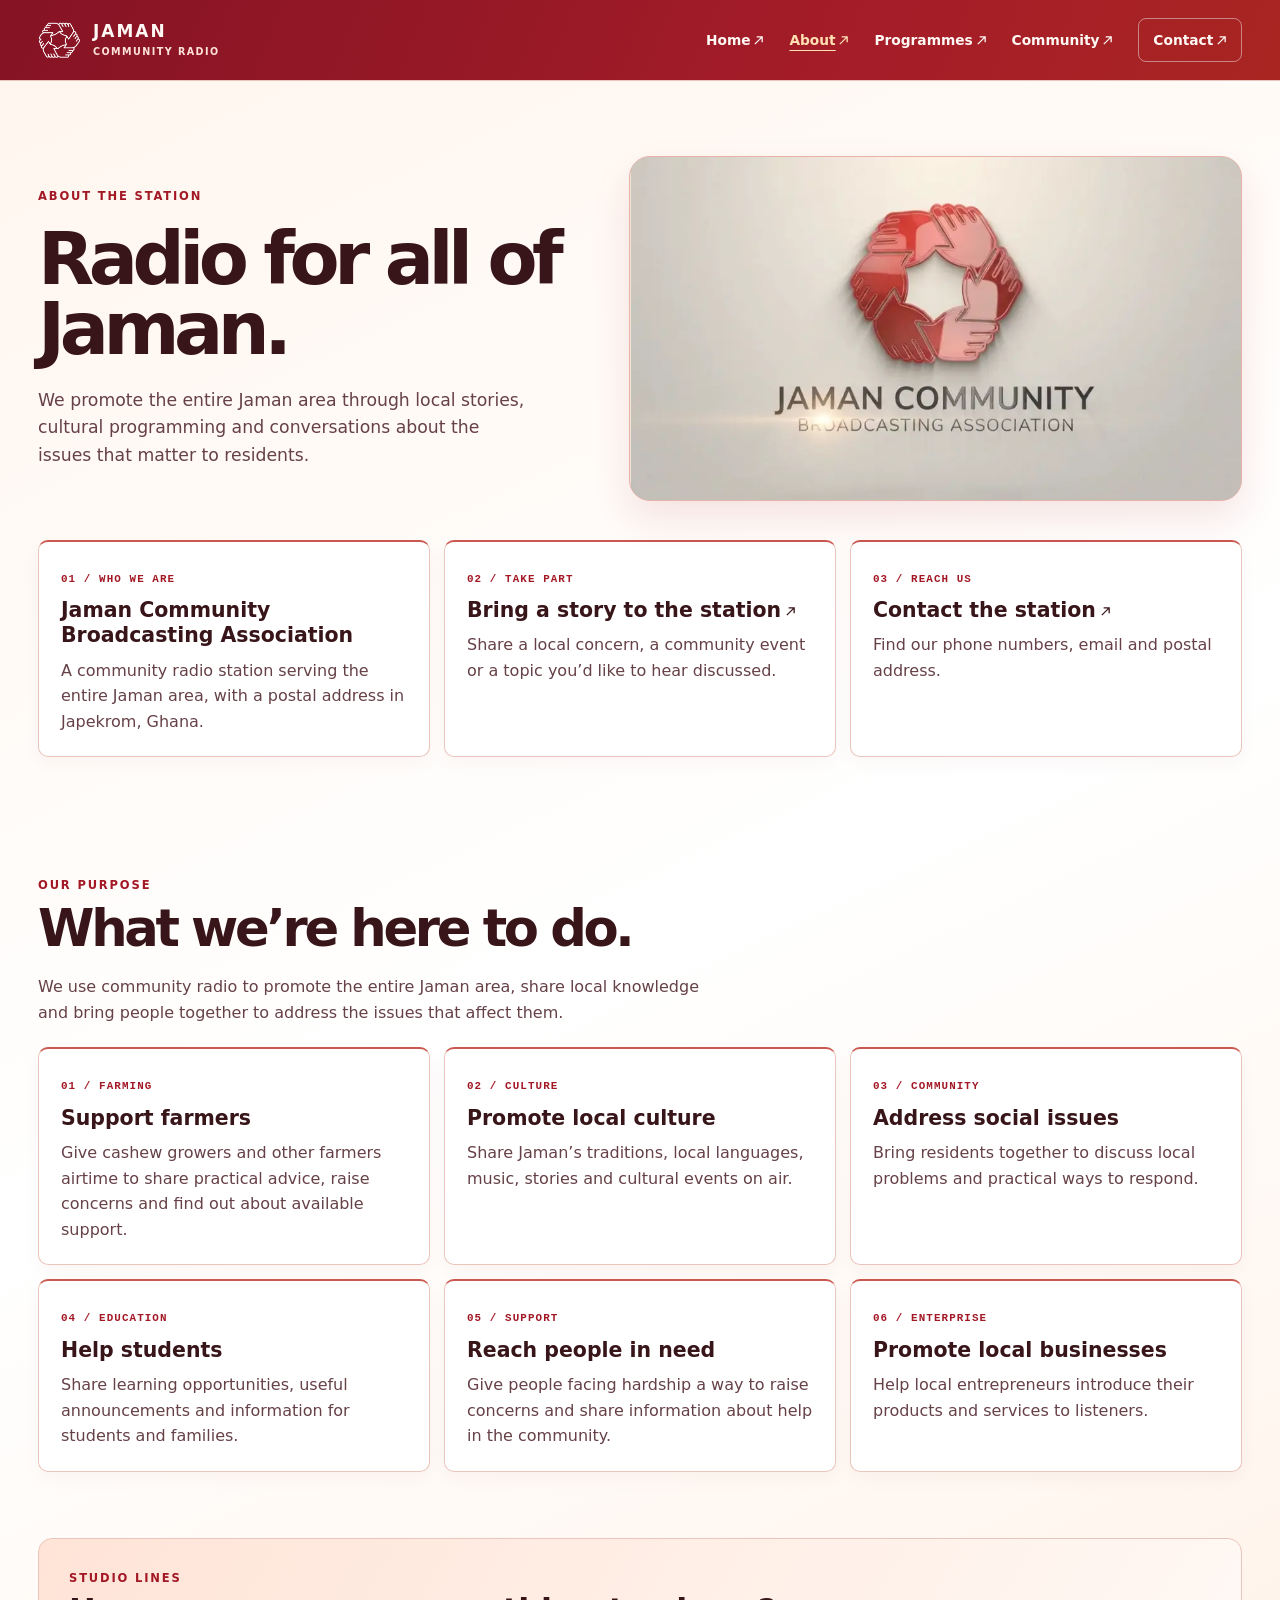
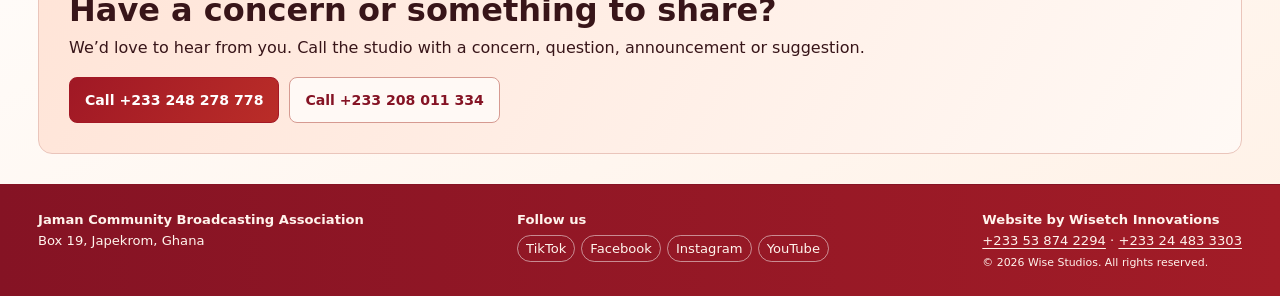
==== about.html @ 2e9841fa "Add files via upload" ====
<!doctype html>
<html lang="en-GH"><head><meta charset="utf-8"><meta name="viewport" content="width=device-width,initial-scale=1"><meta name="description" content="About for Jaman Community Broadcasting Association, serving the entire Jaman area in Ghana."><meta name="theme-color" content="#a31825"><title>About | Jaman Community Broadcasting Association</title><link rel="icon" href="logo.png" type="image/png"><link rel="stylesheet" href="style.css"><script src="background.js" defer></script></head>
<body><a class="skip" href="#main">Skip to content</a><header class="mast"><div class="wrap">
<a class="brand" href="index.html" target="_blank" rel="noopener" aria-label="Jaman Community Radio home (opens in a new tab)"><img src="logo.png" alt=""><span>JAMAN<small>COMMUNITY RADIO</small></span></a>
<nav class="nav" aria-label="Main navigation"><a class="" href="index.html" target="_blank" rel="noopener">Home <span class="sr"> (opens in a new tab)</span><svg class="arrow" viewBox="0 0 12 12" width="11" height="11" aria-hidden="true"><path d="M2 10l8-8M4 2h6v6" fill="none" stroke="currentColor" stroke-width="1.4"/></svg></a><a class="" href="about.html" target="_blank" rel="noopener" aria-current="page">About <span class="sr"> (opens in a new tab)</span><svg class="arrow" viewBox="0 0 12 12" width="11" height="11" aria-hidden="true"><path d="M2 10l8-8M4 2h6v6" fill="none" stroke="currentColor" stroke-width="1.4"/></svg></a><a class="" href="programmes.html" target="_blank" rel="noopener">Programmes <span class="sr"> (opens in a new tab)</span><svg class="arrow" viewBox="0 0 12 12" width="11" height="11" aria-hidden="true"><path d="M2 10l8-8M4 2h6v6" fill="none" stroke="currentColor" stroke-width="1.4"/></svg></a><a class="" href="community.html" target="_blank" rel="noopener">Community <span class="sr"> (opens in a new tab)</span><svg class="arrow" viewBox="0 0 12 12" width="11" height="11" aria-hidden="true"><path d="M2 10l8-8M4 2h6v6" fill="none" stroke="currentColor" stroke-width="1.4"/></svg></a><a class="" href="contact.html" target="_blank" rel="noopener">Contact <span class="sr"> (opens in a new tab)</span><svg class="arrow" viewBox="0 0 12 12" width="11" height="11" aria-hidden="true"><path d="M2 10l8-8M4 2h6v6" fill="none" stroke="currentColor" stroke-width="1.4"/></svg></a></nav></div></header>
<main id="main"><section class="wrap intro"><div class="intro-copy"><div class="eyebrow">About the station</div><h1>Radio for all of Jaman.</h1><p>We promote the entire Jaman area through local stories, cultural programming and conversations about the issues that matter to residents.</p></div><div class="motion-panel">
  <video class="logo-motion" muted loop playsinline preload="none" poster="logo-poster.webp" src="logo-animation.mp4" aria-hidden="true"></video>
</div></section><section class="wrap section subsection"><div class="grid"><article class="card"><small>01 / WHO WE ARE</small><h3>Jaman Community Broadcasting Association</h3><p>A community radio station serving the entire Jaman area, with a postal address in Japekrom, Ghana.</p></article><a class="card" href="community.html" target="_blank" rel="noopener" aria-label="Bring a story to the station (opens in a new tab)"><small>02 / TAKE PART</small><h3>Bring a story to the station<svg class="arrow" viewBox="0 0 12 12" width="11" height="11" aria-hidden="true"><path d="M2 10l8-8M4 2h6v6" fill="none" stroke="currentColor" stroke-width="1.4"/></svg></h3><p>Share a local concern, a community event or a topic you’d like to hear discussed.</p></a><a class="card" href="contact.html" target="_blank" rel="noopener" aria-label="Contact the station (opens in a new tab)"><small>03 / REACH US</small><h3>Contact the station<svg class="arrow" viewBox="0 0 12 12" width="11" height="11" aria-hidden="true"><path d="M2 10l8-8M4 2h6v6" fill="none" stroke="currentColor" stroke-width="1.4"/></svg></h3><p>Find our phone numbers, email and postal address.</p></a></div></section><section class="wrap section mission" aria-labelledby="mission-title">
<div class="eyebrow">Our purpose</div><h2 id="mission-title">What we’re here to do.</h2>
<p>We use community radio to promote the entire Jaman area, share local knowledge and bring people together to address the issues that affect them.</p>
<div class="grid">
<article class="card"><small>01 / FARMING</small><h3>Support farmers</h3><p>Give cashew growers and other farmers airtime to share practical advice, raise concerns and find out about available support.</p></article>
<article class="card"><small>02 / CULTURE</small><h3>Promote local culture</h3><p>Share Jaman’s traditions, local languages, music, stories and cultural events on air.</p></article>
<article class="card"><small>03 / COMMUNITY</small><h3>Address social issues</h3><p>Bring residents together to discuss local problems and practical ways to respond.</p></article>
<article class="card"><small>04 / EDUCATION</small><h3>Help students</h3><p>Share learning opportunities, useful announcements and information for students and families.</p></article>
<article class="card"><small>05 / SUPPORT</small><h3>Reach people in need</h3><p>Give people facing hardship a way to raise concerns and share information about help in the community.</p></article>
<article class="card"><small>06 / ENTERPRISE</small><h3>Promote local businesses</h3><p>Help local entrepreneurs introduce their products and services to listeners.</p></article>
</div></section><section class="wrap studio-help" aria-labelledby="studio-help-title">
  <div><div class="eyebrow">Studio lines</div><h2 id="studio-help-title">Have a concern or something to share?</h2><p>We’d love to hear from you. Call the studio with a concern, question, announcement or suggestion.</p></div>
  <div class="actions"><a class="btn primary" href="tel:+233248278778">Call +233 248 278 778</a><a class="btn" href="tel:+233208011334">Call +233 208 011 334</a></div>
</section></main>
<footer class="foot"><div class="wrap">
  <div><strong>Jaman Community Broadcasting Association</strong><br>Box 19, Japekrom, Ghana</div>
  <div class="social"><strong>Follow us</strong><ul aria-label="Social platforms"><li>TikTok</li><li>Facebook</li><li>Instagram</li><li>YouTube</li></ul></div>
  <div class="credit"><strong>Website by Wisetch Innovations</strong><br><a href="tel:+233538742294">+233 53 874 2294</a> <span aria-hidden="true">·</span> <a href="tel:+233244833303">+233 24 483 3303</a><br><small>© 2026 Wise Studios. All rights reserved.</small></div>
</div></footer>
</body></html>
---- style.css ----
:root {
  color-scheme: dark;
  --base: #111019;
  --surface: #1b1925;
  --line: #373342;
  --text: #fff7ed;
  --muted: #c6becb;
  --coral: #ff786b;
  --gold: #ffc582;
}
* { box-sizing: border-box; }
body { margin: 0; background: var(--base); color: var(--text); font: 16px/1.6 system-ui, sans-serif; }
a { color: inherit; text-decoration: none; }
a:focus-visible { outline: 3px solid var(--gold); outline-offset: 5px; }
.wrap { width: min(1220px, calc(100% - 76px)); margin-inline: auto; }
.mast { border-bottom: 1px solid var(--line); background: #13121c; }
.mast .wrap { display: flex; align-items: center; justify-content: space-between; gap: 18px; min-height: 80px; }
.brand { display: flex; align-items: center; gap: 12px; font-size: 1.06rem; font-weight: 900; letter-spacing: .12em; line-height: 1.1; }
.brand img { width: 43px; }
.brand small { display: block; margin-top: 6px; color: var(--muted); font-size: .6rem; letter-spacing: .15em; }
.nav { display: flex; align-items: center; flex-wrap: wrap; gap: 10px 25px; font-size: .86rem; font-weight: 720; }
.nav a:hover, .nav a[aria-current] { color: var(--coral); }
.nav a:last-child { padding: 8px 14px; border: 1px solid var(--line); border-radius: 8px; }
.hero { display: grid; grid-template-columns: minmax(0,.88fr) minmax(0,1.12fr); align-items: center; gap: 45px; padding-block: 62px; }
.eyebrow { color: var(--gold); font-size: .72rem; font-weight: 850; letter-spacing: .16em; text-transform: uppercase; }
.dot { display: inline-block; width: 8px; height: 8px; margin-right: 8px; border-radius: 50%; background: var(--coral); }
h1, h2, h3, p { margin: 0; }
h1 { font-size: clamp(3.25rem, 7vw, 7rem); font-weight: 900; letter-spacing: -.075em; line-height: .96; margin-block: 18px 23px; }
h1 span { color: var(--coral); }
.hero p, .intro p, .card p { color: var(--muted); }
.hero p, .intro p { max-width: 45ch; font-size: 1.08rem; }
.actions { display: flex; flex-wrap: wrap; gap: 10px; margin-top: 28px; }
.btn { display: inline-flex; align-items: center; gap: 8px; padding: 11px 15px; border: 1px solid var(--line); border-radius: 8px; font-size: .88rem; font-weight: 800; }
.btn.primary { background: var(--coral); color: #251419; border-color: var(--coral); }
.btn:hover { border-color: var(--coral); filter: brightness(1.12); }
.studio { margin: 0; overflow: hidden; border: 1px solid #65505a; border-radius: 14px; background: #211a24; box-shadow: 0 22px 60px #0005; }
.studio img { display: block; width: 100%; height: auto; aspect-ratio: 1.35; object-fit: cover; object-position: 70% center; }
.studio figcaption { display: flex; align-items: center; gap: 11px; padding: 11px 15px; color: var(--gold); font: 700 .63rem/1.4 ui-monospace, monospace; letter-spacing: .12em; }
.studio figcaption span:last-child { margin-left: auto; color: var(--muted); }
.meter { width: 20px; height: 10px; background: repeating-linear-gradient(90deg,var(--coral) 0 2px,transparent 2px 4px); clip-path: polygon(0 40%,20% 40%,20% 15%,40% 15%,40% 0,60% 0,60% 30%,80% 30%,80% 55%,100% 55%,100% 100%,0 100%); }
.band { background: #231923; border-block: 1px solid #48313d; }
.band .wrap { display: flex; flex-wrap: wrap; justify-content: space-between; gap: 12px; padding-block: 14px; color: #e9c8bf; font: 700 .72rem/1.4 ui-monospace, monospace; letter-spacing: .12em; text-transform: uppercase; }
.band b { color: var(--coral); }
.section { padding-block: 53px 66px; }
.section h2 { margin: 8px 0 20px; font-size: clamp(2.15rem,4vw,3.7rem); line-height: 1; letter-spacing: -.065em; }
.grid { display: grid; grid-template-columns: repeat(3,minmax(0,1fr)); gap: 14px; }
.card { display: block; padding: 22px; border: 1px solid var(--line); border-top: 2px solid #74464c; border-radius: 10px; background: var(--surface); overflow-wrap: anywhere; }
.card[href]:hover { border-color: var(--coral); }
.card small { color: var(--gold); font: 750 .68rem/1.4 ui-monospace, monospace; letter-spacing: .1em; }
.card h3 { font-size: 1.28rem; line-height: 1.23; margin: 9px 0; }
.intro { padding-block: 75px 25px; }
.intro h1 { font-size: clamp(3rem,7vw,6rem); max-width: 14ch; }
.subsection { padding-top: 14px; }
.textlink { display: block; margin-top: 7px; color: var(--gold); text-decoration: underline; text-underline-offset: 4px; }
.foot { border-top: 1px solid var(--line); background: #15141e; }
.foot .wrap { display: flex; flex-wrap: wrap; justify-content: space-between; gap: 12px; padding-block: 24px; color: var(--muted); font-size: .82rem; }
.foot strong { color: var(--text); }
.skip { position: absolute; left: 10px; top: -100px; padding: 8px; background: var(--gold); color: var(--base); z-index: 2; }
.skip:focus { top: 8px; }
.sr { position: absolute; width: 1px; height: 1px; padding: 0; margin: -1px; overflow: hidden; clip-path: inset(50%); white-space: nowrap; }
.arrow { display: inline-block; margin-left: .2em; vertical-align: baseline; }
@media (max-width: 900px) {
  .wrap { width: calc(100% - 48px); }
  .hero { gap: 24px; }
  .nav { gap: 10px 15px; }
}
@media (max-width: 690px) {
  .wrap { width: calc(100% - 32px); }
  .mast .wrap { align-items: flex-start; flex-direction: column; gap: 12px; padding-block: 14px; }
  .nav { gap: 8px 12px; font-size: .79rem; }
  .nav a:last-child { padding: 3px 7px; }
  .hero { grid-template-columns: 1fr; padding-block: 39px; }
  .studio img { aspect-ratio: 1.6; }
  .band .wrap { justify-content: flex-start; }
  .grid { grid-template-columns: 1fr; }
  .section { padding-block: 38px; }
  .intro { padding-top: 43px; }
}

/* Paprika red, cream and tomato gradients. */
:root {
  color-scheme: light;
  --base: #fff8f1;
  --surface: #fff;
  --line: #eac5bb;
  --text: #381519;
  --muted: #664147;
  --coral: #a31825;
  --gold: #a31825;
}
body { background: linear-gradient(155deg, #fff5ed, #fff 50%, #fff1e6); }
.mast { background: linear-gradient(112deg, #851324, #a51d28 68%, #a82522); color: #fff8f4; }
.mast .brand small { color: #ffe2da; }
.mast .nav a { min-height: 44px; display: inline-flex; align-items: center; }
.mast .nav a:last-child { border-color: #ffffff70; }
.mast .nav a:hover, .mast .nav a[aria-current] { color: #ffe0b3; text-decoration: underline; text-underline-offset: 5px; }
.mast a:focus-visible { outline-color: #fff4d8; }
.hero, .intro { display: grid; grid-template-columns: minmax(0,.94fr) minmax(0,1.06fr); align-items: center; gap: clamp(20px,4vw,48px); }
.hero h1 { font-size: clamp(3rem,6.7vw,6.5rem); }
.intro h1 { font-size: clamp(2.7rem,5.7vw,5rem); }
.motion-panel { position: relative; aspect-ratio: 16/9; min-width: 0; isolation: isolate; overflow: hidden; border-radius: 21px; border: 1px solid #e6b3a8; background: #f2e4d7 url('logo-poster.webp') center / contain no-repeat; box-shadow: 0 18px 38px #a318251c; }
.logo-motion { position: absolute; inset: 0; width: 100%; height: 100%; object-fit: contain; }
.btn { min-height: 46px; color: #851324; background: #fff9f5; border-color: #d69a91; }
.btn.primary { color: #fff; background: linear-gradient(125deg, #a01825, #ba2d28); }
.band { background: linear-gradient(90deg, #ffe5d7, #fff1e9); border-color: var(--line); }
.band .wrap { color: #761a25; }
.card { border-top-color: #ca584f; box-shadow: 0 7px 18px #68141909; }
.mission > p { max-width: 65ch; color: var(--muted); margin-bottom: 22px; }
.studio-section { display: grid; grid-template-columns: minmax(0,1fr) minmax(0,1fr); align-items: center; gap: 28px; padding-top: 0; }
.studio { background: #fff; border-color: var(--line); box-shadow: 0 14px 28px #68141916; }
.studio img { aspect-ratio: 1.85; }
.studio-section p { color: var(--muted); margin-bottom: 16px; }
.foot { background: linear-gradient(90deg, #851324, #a21c27); border-color: #851324; }
.foot .wrap, .foot strong { color: #fff3ec; }
.skip { color: #fff; }
@media (max-width: 690px) {
  .hero, .intro, .studio-section { grid-template-columns: minmax(0,1fr); }
  .hero, .intro { padding-top: 27px; }
  .hero h1 { font-size: clamp(2.75rem,11vw,4.8rem); }
  .mast .wrap { gap: 5px; padding-bottom: 8px; }
  .mast .nav { gap: 0 11px; }
  .motion-panel { border-radius: 14px; }
  .studio-section { padding-top: 0; }
  .textlink { display: flex; align-items: center; min-height: 44px; }
}

.welcome { background: #fff1e6; border-bottom: 1px solid var(--line); }
.welcome .wrap { display: flex; align-items: center; gap: 20px; padding-block: 6px; }
.studio-help { display: flex; flex-wrap: wrap; justify-content: space-between; align-items: center; gap: 16px; margin-bottom: 30px; padding: clamp(16px,4vw,30px); border-radius: 14px; border: 1px solid var(--line); background: linear-gradient(120deg,#ffe4d7,#fff9f5); }
.studio-help h2 { font-size: clamp(1.35rem,4vw,2rem); line-height: 1.18; margin-block: 5px; }
.studio-help .actions { margin-top: 0; }
.foot ul { display: flex; flex-wrap: wrap; gap: 6px; list-style: none; margin: 5px 0; padding: 0; }
.foot li { padding: 2px 8px; border-radius: 20px; border: 1px solid #ffffff80; }
.credit a { display: inline-block; text-decoration: underline; text-underline-offset: 3px; }
@media (max-width: 690px) {
  .welcome .wrap { display: block; padding-top: 8px; }
  .foot .wrap { display: grid; gap: 17px; }
  .credit a { min-height: 44px; display: inline-flex; align-items: center; }
}

.welcome-banner {
  background: linear-gradient(115deg, #851324, #a81d2b 62%, #b13327);
  color: #fff8f2;
}
.welcome-banner .wrap { display: block; padding-block: 16px; }
.welcome-kicker { color: #ffe2c5; font-size: .66rem; font-weight: 850; letter-spacing: .14em; text-transform: uppercase; }
.welcome-copy h2 { font-size: clamp(1.3rem, 3.4vw, 2rem); line-height: 1.14; margin-block: 3px 5px; }
.welcome-copy p:last-child { color: #fff0e9; font-size: .86rem; }
.welcome-ticker { overflow: hidden; container-type: inline-size; }
.welcome-ticker:focus-visible { outline: 2px solid #fff4d8; outline-offset: 3px; }
.welcome-track { display: flex; width: max-content; animation: welcome-scroll-left 45s linear infinite; }
.welcome-track > span { flex: none; min-inline-size: 100cqi; padding-inline-end: 3rem; white-space: nowrap; }
.welcome-ticker:hover .welcome-track, .welcome-ticker:focus .welcome-track { animation-play-state: paused; }
@keyframes welcome-scroll-left {
  from { transform: translateX(0); }
  to { transform: translateX(-50%); }
}
@media (prefers-reduced-motion: reduce) {
  .welcome-track { display: block; width: auto; animation: none; }
  .welcome-track > span { padding: 0; white-space: normal; }
  .welcome-track > [aria-hidden="true"] { display: none; }
}

.welcome-track b { padding-inline: .7em; color: #ffe2c5; font-size: .68em; vertical-align: .1em; }
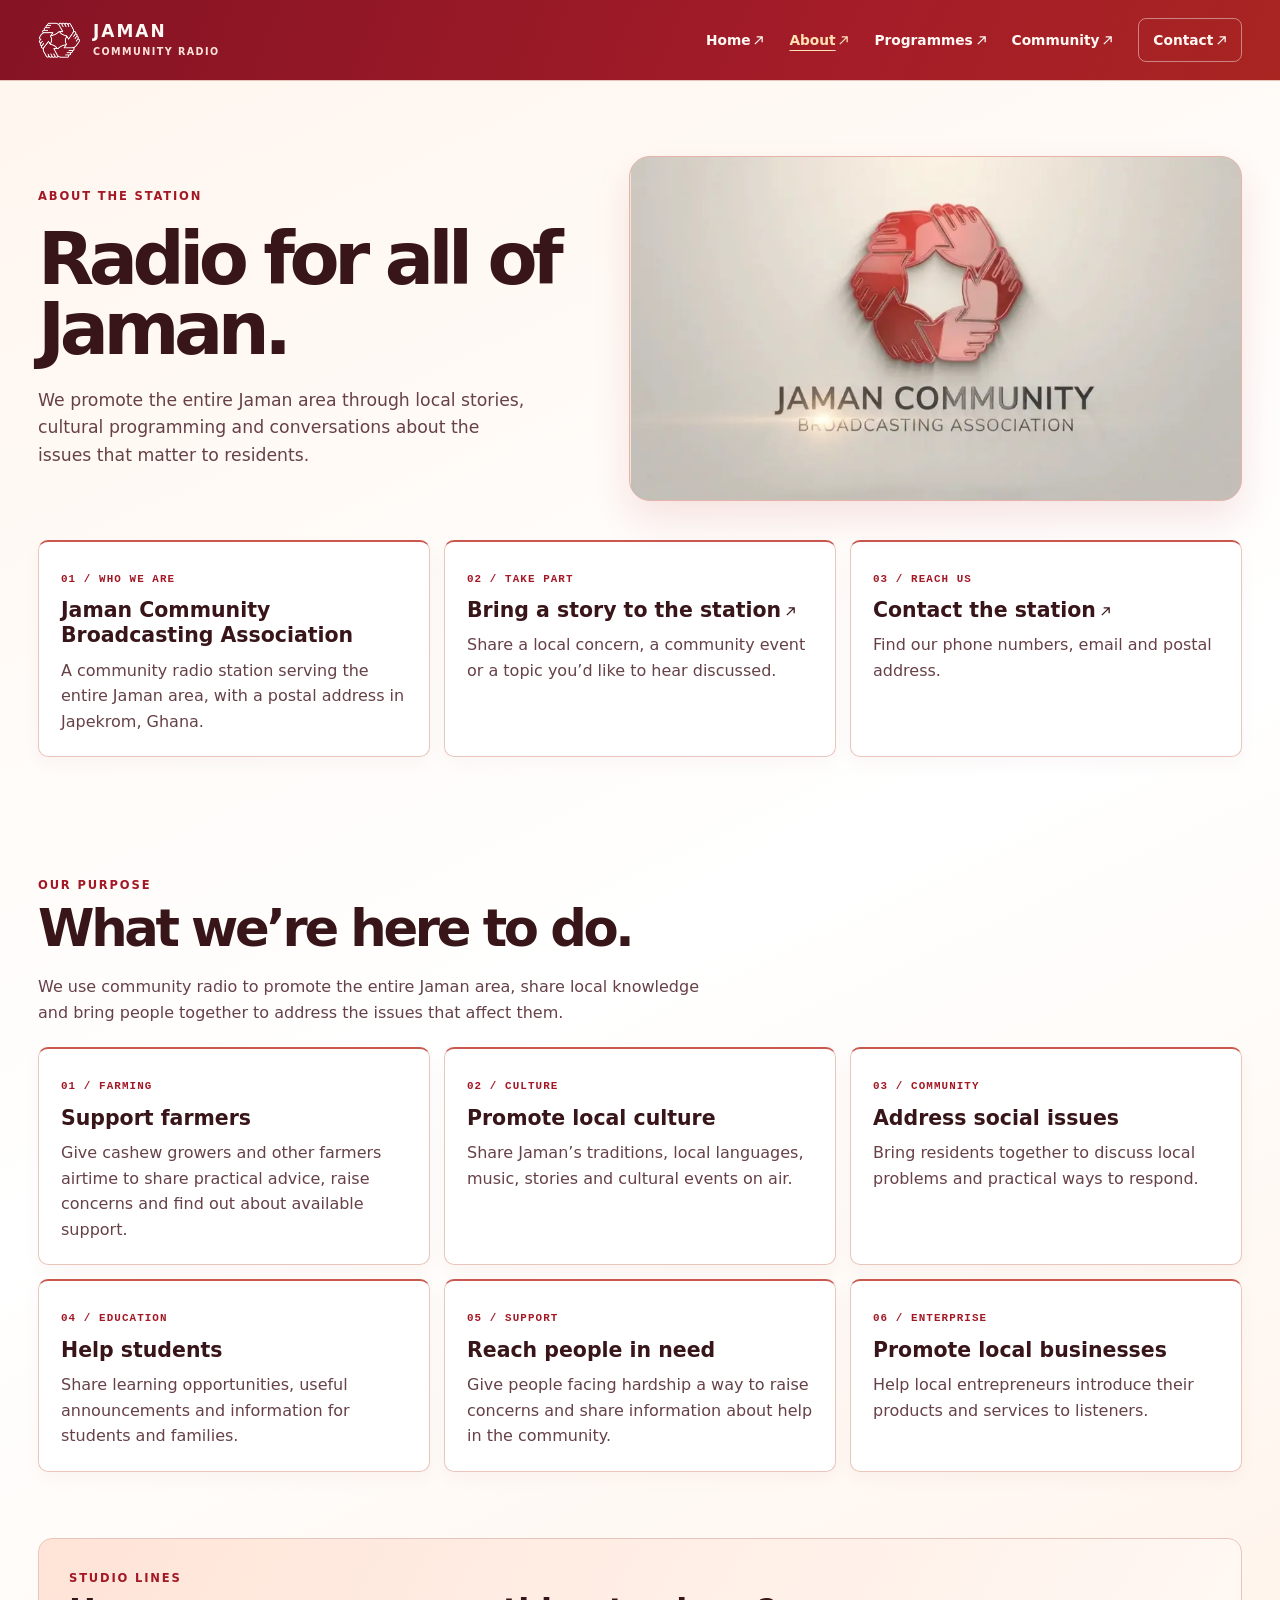
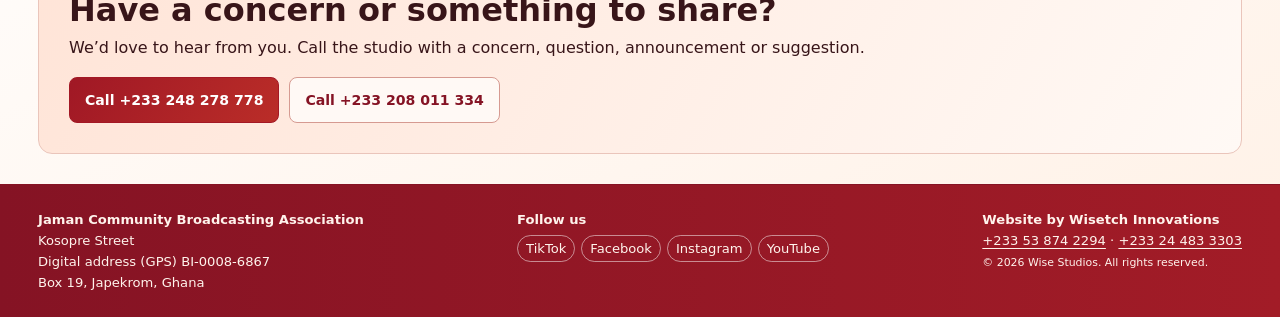
==== commit 00a2700c: "Add files via upload" ====
--- a/about.html
+++ b/about.html
@@ -2,7 +2,10 @@
 <html lang="en-GH"><head><meta charset="utf-8"><meta name="viewport" content="width=device-width,initial-scale=1"><meta name="description" content="About for Jaman Community Broadcasting Association, serving the entire Jaman area in Ghana."><meta name="theme-color" content="#a31825"><title>About | Jaman Community Broadcasting Association</title><link rel="icon" href="logo.png" type="image/png"><link rel="stylesheet" href="style.css"><script src="background.js" defer></script></head>
 <body><a class="skip" href="#main">Skip to content</a><header class="mast"><div class="wrap">
 <a class="brand" href="index.html" target="_blank" rel="noopener" aria-label="Jaman Community Radio home (opens in a new tab)"><img src="logo.png" alt=""><span>JAMAN<small>COMMUNITY RADIO</small></span></a>
-<nav class="nav" aria-label="Main navigation"><a class="" href="index.html" target="_blank" rel="noopener">Home <span class="sr"> (opens in a new tab)</span><svg class="arrow" viewBox="0 0 12 12" width="11" height="11" aria-hidden="true"><path d="M2 10l8-8M4 2h6v6" fill="none" stroke="currentColor" stroke-width="1.4"/></svg></a><a class="" href="about.html" target="_blank" rel="noopener" aria-current="page">About <span class="sr"> (opens in a new tab)</span><svg class="arrow" viewBox="0 0 12 12" width="11" height="11" aria-hidden="true"><path d="M2 10l8-8M4 2h6v6" fill="none" stroke="currentColor" stroke-width="1.4"/></svg></a><a class="" href="programmes.html" target="_blank" rel="noopener">Programmes <span class="sr"> (opens in a new tab)</span><svg class="arrow" viewBox="0 0 12 12" width="11" height="11" aria-hidden="true"><path d="M2 10l8-8M4 2h6v6" fill="none" stroke="currentColor" stroke-width="1.4"/></svg></a><a class="" href="community.html" target="_blank" rel="noopener">Community <span class="sr"> (opens in a new tab)</span><svg class="arrow" viewBox="0 0 12 12" width="11" height="11" aria-hidden="true"><path d="M2 10l8-8M4 2h6v6" fill="none" stroke="currentColor" stroke-width="1.4"/></svg></a><a class="" href="contact.html" target="_blank" rel="noopener">Contact <span class="sr"> (opens in a new tab)</span><svg class="arrow" viewBox="0 0 12 12" width="11" height="11" aria-hidden="true"><path d="M2 10l8-8M4 2h6v6" fill="none" stroke="currentColor" stroke-width="1.4"/></svg></a></nav></div></header>
+<button class="menu-toggle" type="button" aria-controls="main-nav" aria-expanded="false" aria-label="Open menu" hidden>
+  <svg width="23" height="23" viewBox="0 0 24 24" aria-hidden="true" fill="none" stroke="currentColor" stroke-width="2" stroke-linecap="round"><path class="menu-bars" d="M4 6h16M4 12h16M4 18h16"/><path class="menu-cross" d="m6 6 12 12M18 6 6 18"/></svg>
+</button>
+<nav id="main-nav" class="nav" aria-label="Main navigation"><a class="" href="index.html" target="_blank" rel="noopener">Home <span class="sr"> (opens in a new tab)</span><svg class="arrow" viewBox="0 0 12 12" width="11" height="11" aria-hidden="true"><path d="M2 10l8-8M4 2h6v6" fill="none" stroke="currentColor" stroke-width="1.4"/></svg></a><a class="" href="about.html" target="_blank" rel="noopener" aria-current="page">About <span class="sr"> (opens in a new tab)</span><svg class="arrow" viewBox="0 0 12 12" width="11" height="11" aria-hidden="true"><path d="M2 10l8-8M4 2h6v6" fill="none" stroke="currentColor" stroke-width="1.4"/></svg></a><a class="" href="programmes.html" target="_blank" rel="noopener">Programmes <span class="sr"> (opens in a new tab)</span><svg class="arrow" viewBox="0 0 12 12" width="11" height="11" aria-hidden="true"><path d="M2 10l8-8M4 2h6v6" fill="none" stroke="currentColor" stroke-width="1.4"/></svg></a><a class="" href="community.html" target="_blank" rel="noopener">Community <span class="sr"> (opens in a new tab)</span><svg class="arrow" viewBox="0 0 12 12" width="11" height="11" aria-hidden="true"><path d="M2 10l8-8M4 2h6v6" fill="none" stroke="currentColor" stroke-width="1.4"/></svg></a><a class="" href="contact.html" target="_blank" rel="noopener">Contact <span class="sr"> (opens in a new tab)</span><svg class="arrow" viewBox="0 0 12 12" width="11" height="11" aria-hidden="true"><path d="M2 10l8-8M4 2h6v6" fill="none" stroke="currentColor" stroke-width="1.4"/></svg></a></nav></div></header>
 <main id="main"><section class="wrap intro"><div class="intro-copy"><div class="eyebrow">About the station</div><h1>Radio for all of Jaman.</h1><p>We promote the entire Jaman area through local stories, cultural programming and conversations about the issues that matter to residents.</p></div><div class="motion-panel">
   <video class="logo-motion" muted loop playsinline preload="none" poster="logo-poster.webp" src="logo-animation.mp4" aria-hidden="true"></video>
 </div></section><section class="wrap section subsection"><div class="grid"><article class="card"><small>01 / WHO WE ARE</small><h3>Jaman Community Broadcasting Association</h3><p>A community radio station serving the entire Jaman area, with a postal address in Japekrom, Ghana.</p></article><a class="card" href="community.html" target="_blank" rel="noopener" aria-label="Bring a story to the station (opens in a new tab)"><small>02 / TAKE PART</small><h3>Bring a story to the station<svg class="arrow" viewBox="0 0 12 12" width="11" height="11" aria-hidden="true"><path d="M2 10l8-8M4 2h6v6" fill="none" stroke="currentColor" stroke-width="1.4"/></svg></h3><p>Share a local concern, a community event or a topic you’d like to hear discussed.</p></a><a class="card" href="contact.html" target="_blank" rel="noopener" aria-label="Contact the station (opens in a new tab)"><small>03 / REACH US</small><h3>Contact the station<svg class="arrow" viewBox="0 0 12 12" width="11" height="11" aria-hidden="true"><path d="M2 10l8-8M4 2h6v6" fill="none" stroke="currentColor" stroke-width="1.4"/></svg></h3><p>Find our phone numbers, email and postal address.</p></a></div></section><section class="wrap section mission" aria-labelledby="mission-title">
@@ -20,7 +23,7 @@
   <div class="actions"><a class="btn primary" href="tel:+233248278778">Call +233 248 278 778</a><a class="btn" href="tel:+233208011334">Call +233 208 011 334</a></div>
 </section></main>
 <footer class="foot"><div class="wrap">
-  <div><strong>Jaman Community Broadcasting Association</strong><br>Box 19, Japekrom, Ghana</div>
+  <div><strong>Jaman Community Broadcasting Association</strong><br>Kosopre Street<br>Digital address (GPS) BI-0008-6867<br>Box 19, Japekrom, Ghana</div>
   <div class="social"><strong>Follow us</strong><ul aria-label="Social platforms"><li>TikTok</li><li>Facebook</li><li>Instagram</li><li>YouTube</li></ul></div>
   <div class="credit"><strong>Website by Wisetch Innovations</strong><br><a href="tel:+233538742294">+233 53 874 2294</a> <span aria-hidden="true">·</span> <a href="tel:+233244833303">+233 24 483 3303</a><br><small>© 2026 Wise Studios. All rights reserved.</small></div>
 </div></footer>
--- a/style.css
+++ b/style.css
@@ -162,3 +162,17 @@
 }
 
 .welcome-track b { padding-inline: .7em; color: #ffe2c5; font-size: .68em; vertical-align: .1em; }
+
+.menu-toggle { display: none; }
+@media (max-width: 690px) {
+  .mast .wrap { display: grid; grid-template-columns: minmax(0, 1fr) auto; align-items: center; gap: 0 12px; min-height: 0; padding-block: 13px; }
+  .mast .nav { grid-column: 1 / -1; display: grid; gap: 4px; margin-top: 12px; padding: 6px; border: 1px solid #ffffff55; border-radius: 12px; background: #680d22; }
+  .mast .nav a { justify-content: space-between; min-height: 46px; padding: 9px 12px; border: 0; border-radius: 7px; font-size: .92rem; }
+  .mast .nav a[aria-current="page"] { background: #ffffff20; }
+  .mast .nav a:hover { background: #ffffff18; }
+  .menu-toggle:not([hidden]) { display: grid; place-items: center; width: 46px; height: 46px; padding: 0; border: 1px solid #ffffff80; border-radius: 10px; background: #ffffff17; color: #fff; cursor: pointer; }
+  .menu-toggle:focus-visible { outline: 2px solid #fff4d8; outline-offset: 3px; }
+  .menu-cross, .menu-toggle[aria-expanded="true"] .menu-bars { display: none; }
+  .menu-toggle[aria-expanded="true"] .menu-cross { display: inline; }
+  .menu-toggle:not([hidden])[aria-expanded="false"] + .nav { display: none; }
+}
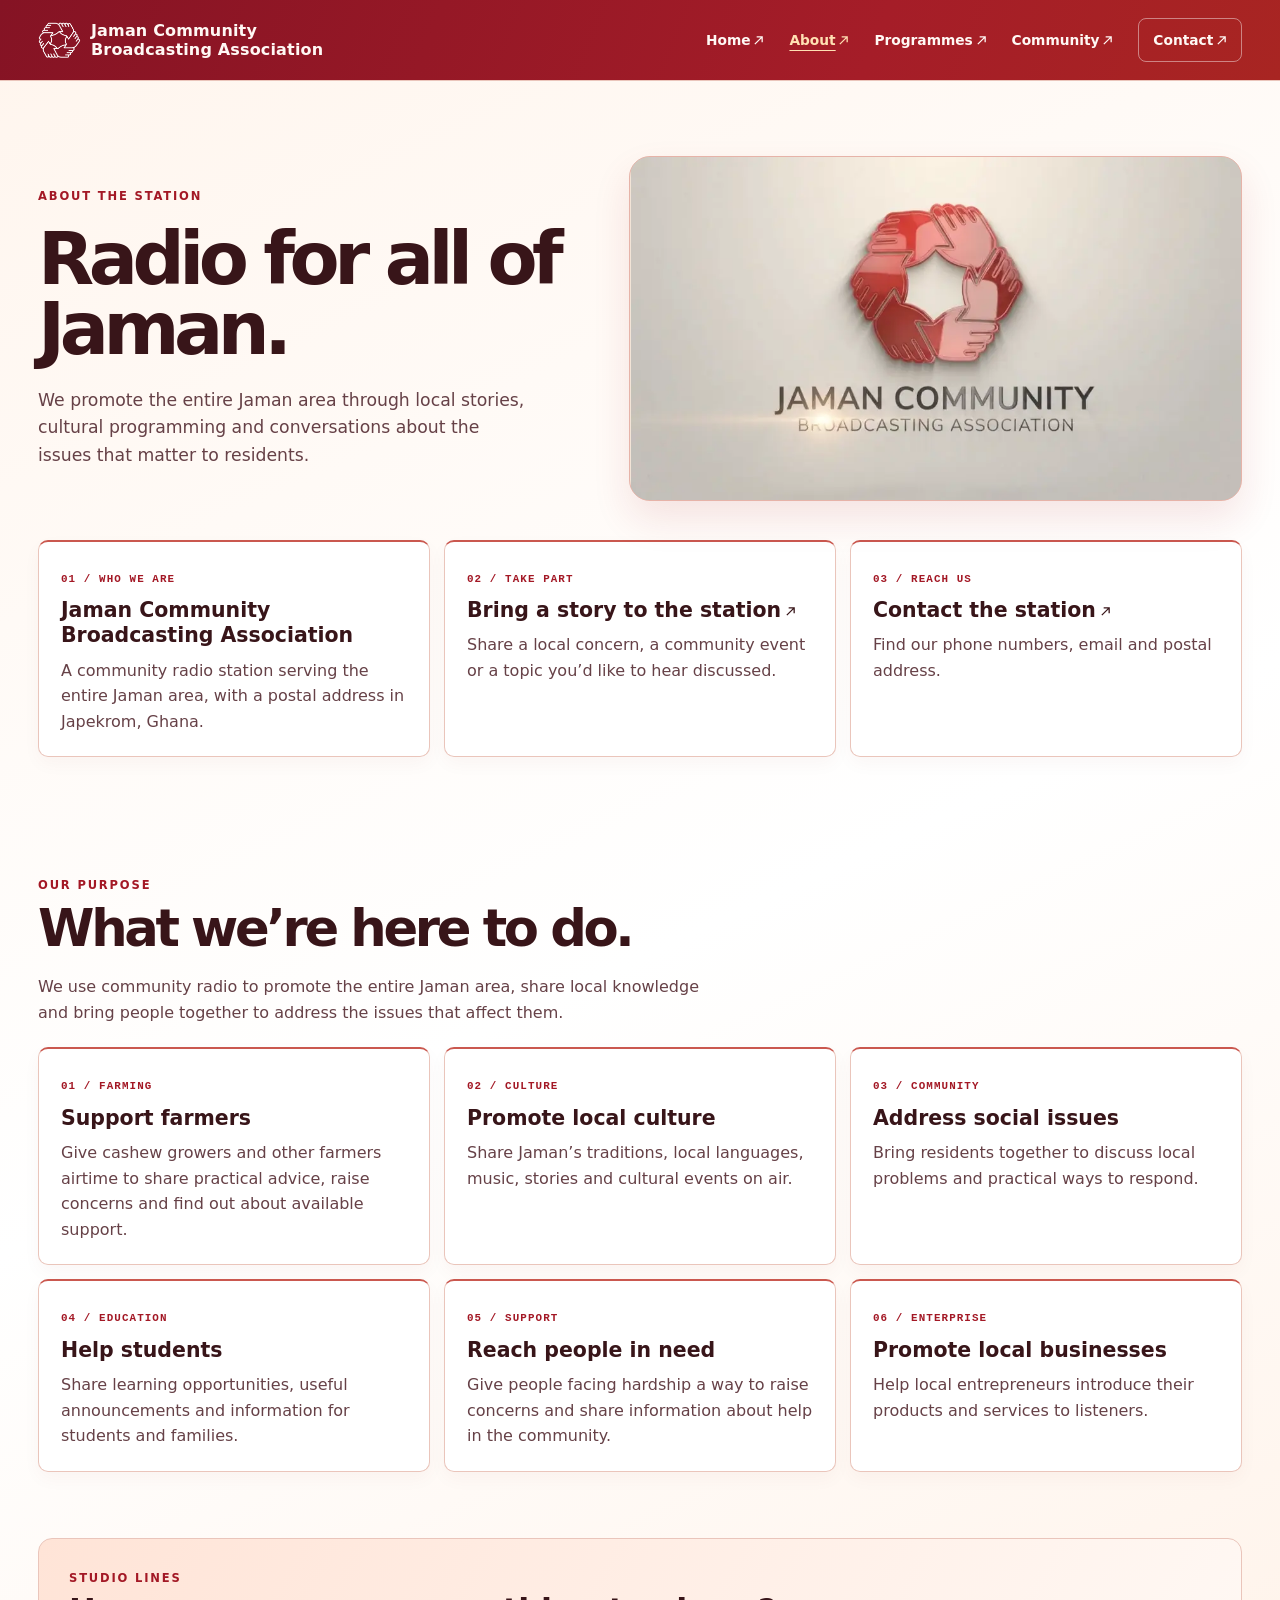
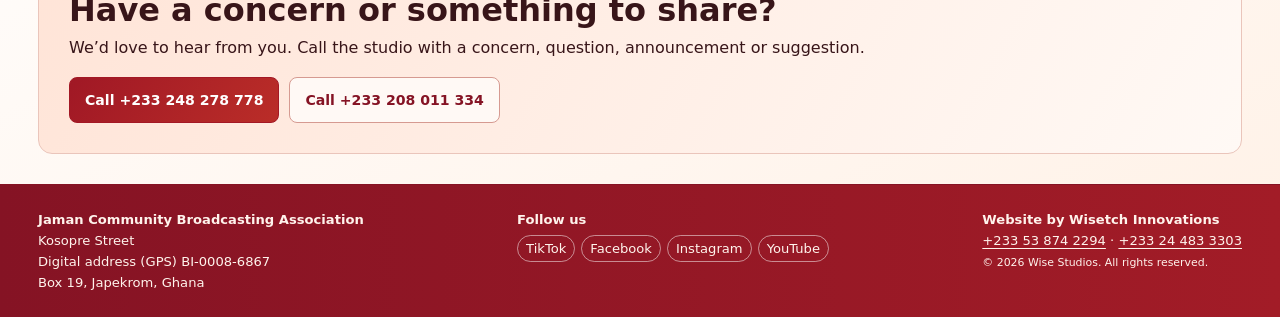
==== commit 0231b88d: "Add files via upload" ====
--- a/about.html
+++ b/about.html
@@ -1,7 +1,7 @@
 <!doctype html>
 <html lang="en-GH"><head><meta charset="utf-8"><meta name="viewport" content="width=device-width,initial-scale=1"><meta name="description" content="About for Jaman Community Broadcasting Association, serving the entire Jaman area in Ghana."><meta name="theme-color" content="#a31825"><title>About | Jaman Community Broadcasting Association</title><link rel="icon" href="logo.png" type="image/png"><link rel="stylesheet" href="style.css"><script src="background.js" defer></script></head>
 <body><a class="skip" href="#main">Skip to content</a><header class="mast"><div class="wrap">
-<a class="brand" href="index.html" target="_blank" rel="noopener" aria-label="Jaman Community Radio home (opens in a new tab)"><img src="logo.png" alt=""><span>JAMAN<small>COMMUNITY RADIO</small></span></a>
+<a class="brand" href="index.html" target="_blank" rel="noopener" aria-label="Jaman Community Broadcasting Association home (opens in a new tab)"><img src="logo.png" alt=""><span>Jaman Community<br>Broadcasting Association</span></a>
 <button class="menu-toggle" type="button" aria-controls="main-nav" aria-expanded="false" aria-label="Open menu" hidden>
   <svg width="23" height="23" viewBox="0 0 24 24" aria-hidden="true" fill="none" stroke="currentColor" stroke-width="2" stroke-linecap="round"><path class="menu-bars" d="M4 6h16M4 12h16M4 18h16"/><path class="menu-cross" d="m6 6 12 12M18 6 6 18"/></svg>
 </button>
--- a/style.css
+++ b/style.css
@@ -15,9 +15,8 @@
 .wrap { width: min(1220px, calc(100% - 76px)); margin-inline: auto; }
 .mast { border-bottom: 1px solid var(--line); background: #13121c; }
 .mast .wrap { display: flex; align-items: center; justify-content: space-between; gap: 18px; min-height: 80px; }
-.brand { display: flex; align-items: center; gap: 12px; font-size: 1.06rem; font-weight: 900; letter-spacing: .12em; line-height: 1.1; }
-.brand img { width: 43px; }
-.brand small { display: block; margin-top: 6px; color: var(--muted); font-size: .6rem; letter-spacing: .15em; }
+.brand { display: flex; align-items: center; gap: 10px; min-width: 0; font-size: clamp(.78rem, 3.3vw, 1rem); font-weight: 850; letter-spacing: .01em; line-height: 1.2; }
+.brand img { width: 43px; flex: none; }
 .nav { display: flex; align-items: center; flex-wrap: wrap; gap: 10px 25px; font-size: .86rem; font-weight: 720; }
 .nav a:hover, .nav a[aria-current] { color: var(--coral); }
 .nav a:last-child { padding: 8px 14px; border: 1px solid var(--line); border-radius: 8px; }
@@ -90,7 +89,6 @@
 }
 body { background: linear-gradient(155deg, #fff5ed, #fff 50%, #fff1e6); }
 .mast { background: linear-gradient(112deg, #851324, #a51d28 68%, #a82522); color: #fff8f4; }
-.mast .brand small { color: #ffe2da; }
 .mast .nav a { min-height: 44px; display: inline-flex; align-items: center; }
 .mast .nav a:last-child { border-color: #ffffff70; }
 .mast .nav a:hover, .mast .nav a[aria-current] { color: #ffe0b3; text-decoration: underline; text-underline-offset: 5px; }
